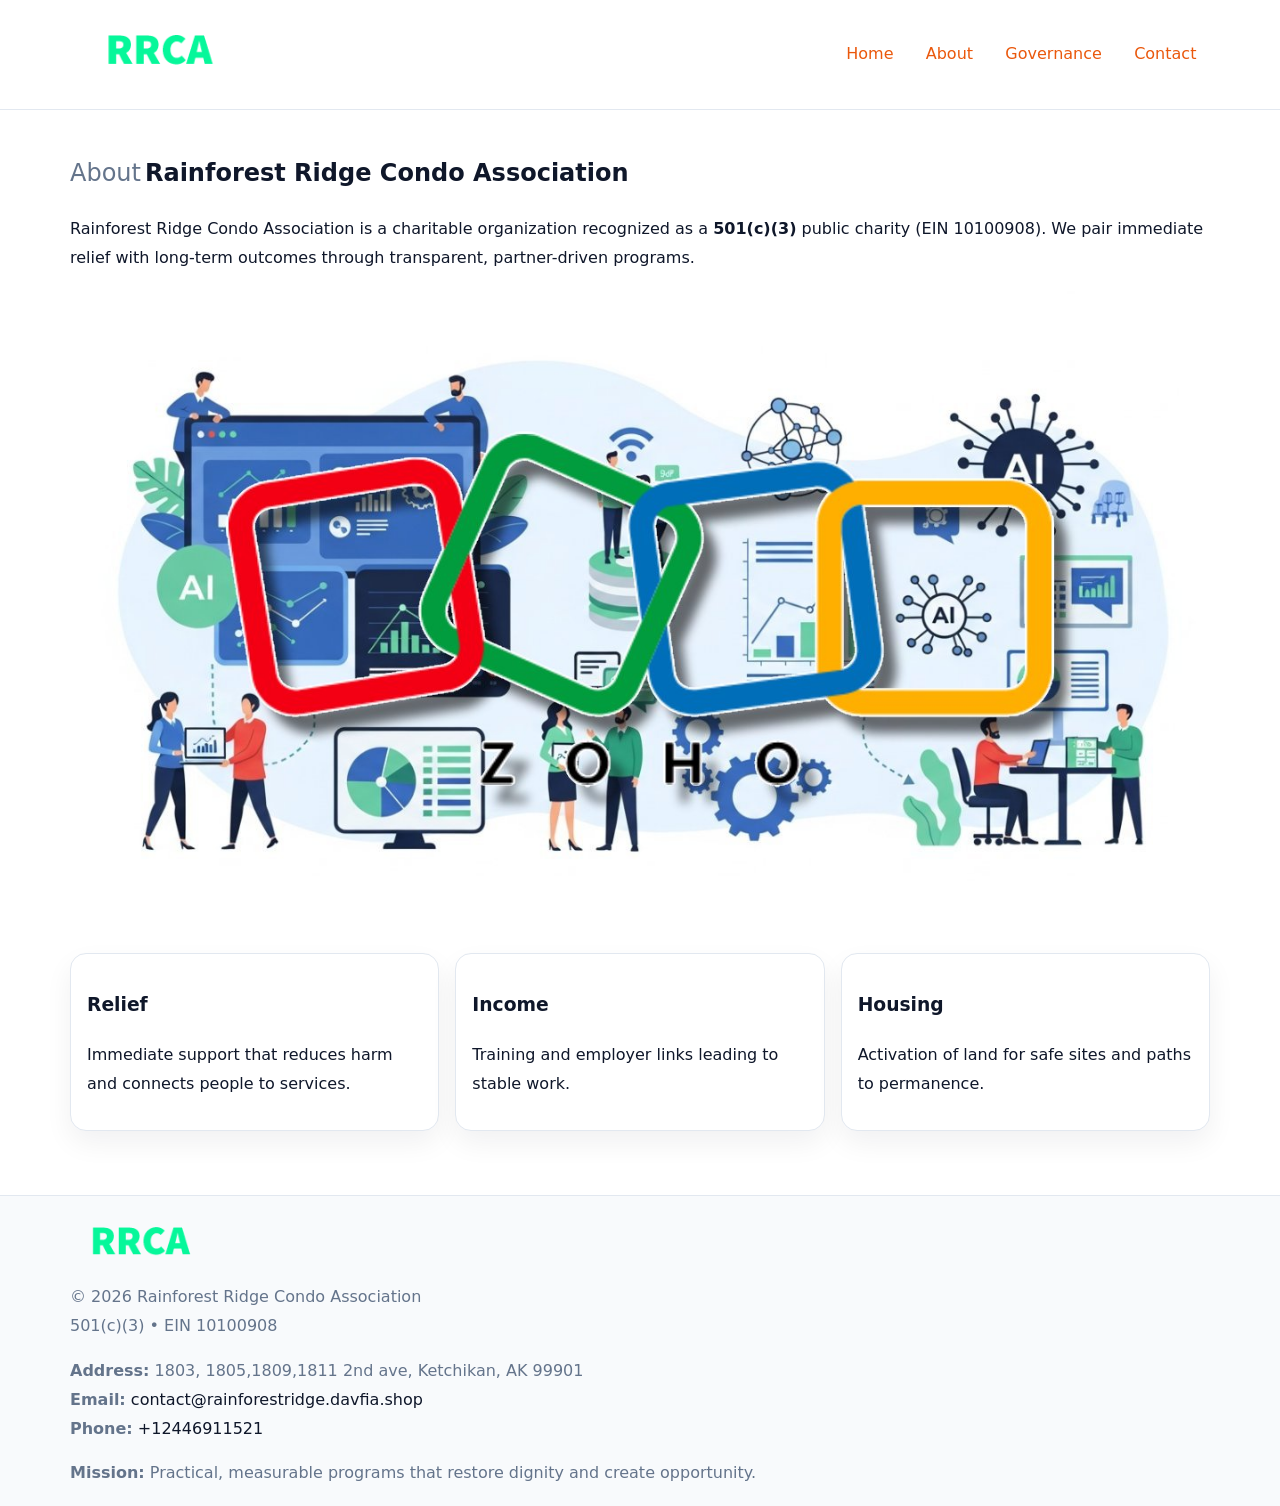
==== about.html @ 12710047 "Initial commit" ====
<!doctype html><html lang="en"><head>
<meta charset="utf-8">
<meta name="viewport" content="width=device-width,initial-scale=1">
<title>Rainforest Ridge Condo Association – Nonprofit • 2025</title>
<link rel="stylesheet" href="assets/styles.css">
<link rel="icon" href="images/logo.png">
<meta name="data-ein" content="10100908">
<meta name="data-name" content="Rainforest Ridge Condo Association">
<style>
h1 span.label{
  font-weight:500;
  color:var(--muted);
  margin-right:.25rem;
}
h1 span.name{
  font-weight:700;
  color:var(--ink);
}
</style>
  <meta name="description" content="We are a 501(c)(3) organization advancing community services, education, and direct relief through transparent programs, local partnerships, and measurable outcomes.">
</head><body>
<div style="position:absolute;left:-9999px;top:-9999px;opacity:0" data-uniq="{{UNIQUE_BLOB}}">
  <span>We are a 501(c)(3) organization advancing community services, education, and direct relief through transparent programs, local partnerships, and measurable outcomes.</span><svg width="12" height="12" viewBox="0 0 12 12" xmlns="http://www.w3.org/2000/svg"><circle cx="6" cy="6" r="5" fill="#9d174d"/></svg><img src="images/about.jpg" width="1" height="1" alt="" loading="lazy"/>
</div>

<header>
  <div class="c3f29c848cf">
    <a href="index.html"><img src="images/logo.png" style="width:150px" alt=""></a>
    <nav>
      <a href="index.html">Home</a>
      <a class="active" href="about.html">About</a>
      <a href="governance.html">Governance</a>
      <a href="contact.html">Contact</a>
    </nav>
  </div>
</header>

<main class="main-wrap">
  <section class="section">
    <h1><span class="label">About</span><span class="name">Rainforest Ridge Condo Association</span></h1>
    <p>Rainforest Ridge Condo Association is a charitable organization recognized as a <strong>501(c)(3)</strong> public charity (EIN 10100908). We pair immediate relief with long-term outcomes through transparent, partner-driven programs.</p>
    <img src="images/about.jpg" alt="About us" style="margin-top:1rem">
  </section>

  <section class="section cards">
    <article class="c1c223ff4b3"><h3>Relief</h3><p>Immediate support that reduces harm and connects people to services.</p></article>
    <article class="c1c223ff4b3"><h3>Income</h3><p>Training and employer links leading to stable work.</p></article>
    <article class="c1c223ff4b3"><h3>Housing</h3><p>Activation of land for safe sites and paths to permanence.</p></article>
  </section>
</main>

<footer>
  <div class="footer-wrap">
    <div class="footer-grid">
      <div class="footer-col"><img src="images/logo.png" alt="" style="width:140px;margin-bottom:.4rem"><div class="small">© <span id="year"></span> Rainforest Ridge Condo Association</div><div class="small">501(c)(3) • EIN 10100908</div></div>
      <div class="footer-col"><div class="small"><strong>Address:</strong> 1803, 1805,1809,1811 2nd ave,
Ketchikan, AK 99901</div><div class="small"><strong>Email:</strong> <a href="mailto:contact@rainforestridge.davfia.shop">contact@rainforestridge.davfia.shop</a></div><div class="small"><strong>Phone:</strong> <a href="tel:+12446911521">+12446911521</a></div></div>
      <div class="footer-col"><div class="small"><strong>Mission:</strong> Practical, measurable programs that restore dignity and create opportunity.</div></div>
    </div>
  </div>
</footer>
<script>(()=>{const y=document.getElementById('year');if(y)y.textContent=new Date().getFullYear();})();</script>
</body></html>
---- assets/styles.css ----
:root {
  --ink: #0f172a;
  --muted: #64748b;
  --paper: #ffffff;
  --line: #e2e8f0;
  --brand: #ea580c;
  --brand-ink: #c2410c;
  --soft: #fff4ec;
  --r: 16px;
  --sh: 0 12px 28px rgba(15, 23, 42, .06);
}

* { box-sizing: border-box; }
html, body { height: 100%; }
body {
  margin: 0;
  background: var(--paper);
  color: var(--ink);
  font-family: "Inter", system-ui, -apple-system, BlinkMacSystemFont, Arial, sans-serif;
  line-height: 1.8;
  -webkit-text-size-adjust: 100%;
}

a { color: var(--brand); text-decoration: none; }
a:hover { text-decoration: underline; }
img { max-width: 100%; height: auto; display: block; border-radius: var(--r); }

/* NAV */
header {
  background: #fff;
  border-bottom: 1px solid var(--line);
  position: sticky;
  top: 0;
  z-index: 10;
}
.c3f29c848cf {
  width: min(1140px, 94%);
  margin: 0 auto;
  display: flex;
  gap: .6rem;
  justify-content: space-between;
  align-items: center;
  padding: .8rem 0;
  flex-wrap: wrap;
}
.c3f29c848cf a {
  padding: .5rem .85rem;
  border-radius: 999px;
}
.c3f29c848cf a:hover {
  background: rgba(234, 88, 12, .09);
  text-decoration: none;
}

/* HERO */
.cff42f00809 {
  background: linear-gradient(120deg, var(--soft), #fff 65%);
  border-bottom: 1px solid var(--line);
}
.cff42f00809 .c1839e6adda {
  width: min(1140px, 94%);
  margin: 0 auto;
  display: grid;
  grid-template-columns: 1.1fr .9fr;
  gap: 1.2rem;
  align-items: center;
  padding: 1.6rem 0;
}
.cff42f00809 h1 {
  font-size: clamp(1.8rem, 3.2vw, 2.5rem);
  margin-bottom: .4rem;
}
.cff42f00809 p.lead {
  color: var(--muted);
  max-width: 640px;
}

/* MAIN SECTIONS */
.main-wrap {
  width: min(1140px, 94%);
  margin: 0 auto;
  padding: 1.4rem 0;
}
.section {
  margin-bottom: 1.4rem;
}
.zigzag {
  display: grid;
  grid-template-columns: 1.05fr .95fr;
  gap: 1.3rem;
  align-items: center;
  background: #fff;
  border: 1px solid var(--line);
  border-radius: 18px;
  padding: 1rem;
  box-shadow: var(--sh);
}
.zigzag.reverse {
  grid-template-columns: .95fr 1.05fr;
}
h2 {
  font-size: clamp(1.2rem, 2.5vw, 1.6rem);
  margin-top: 0;
}
.c623ab4a190 {
  display: inline-block;
  background: rgba(234, 88, 12, .12);
  color: var(--brand-ink);
  padding: .2rem .6rem;
  border-radius: 999px;
  font-size: .75rem;
  font-weight: 500;
}
.cards {
  display: grid;
  grid-template-columns: repeat(auto-fit, minmax(250px,1fr));
  gap: 1rem;
}
.c1c223ff4b3 {
  background: #fff;
  border: 1px solid var(--line);
  border-radius: 16px;
  padding: 1rem;
  box-shadow: var(--sh);
}
.timeline {
  list-style: none;
  margin: .4rem 0 0;
  padding: 0;
}
.timeline li {
  position: relative;
  padding-left: 1.4rem;
  margin: .4rem 0;
}
.timeline li::before {
  content: "";
  position: absolute;
  left: .25rem;
  top: .6rem;
  width: .5rem;
  height: .5rem;
  border-radius: 999px;
  background: var(--brand);
}

/* CONTACT FORM (dùng chung) */
button, input, textarea, select { font: inherit; }
.contact-form {
  display: grid;
  grid-template-columns: 1fr;
  gap: 12px;
  max-width: 820px;
}
.contact-form .row-2 {
  display: grid;
  grid-template-columns: 1fr 1fr;
  gap: 12px;
}
.contact-form input,
.contact-form textarea {
  width: 100%;
  padding: .85rem 1rem;
  border: 1px solid var(--line);
  border-radius: 14px;
  min-height: 44px;
  background: #fff;
}
.contact-form textarea { resize: vertical; }
.contact-form button {
  width: auto;
  justify-self: start;
  padding: .95rem 1.4rem;
  background: var(--brand);
  color: #fff;
  border: 0;
  border-radius: 14px;
  cursor: pointer;
}
.contact-form button:hover {
  background: var(--brand-ink);
}

/* FOOTER */
footer {
  background: #f8fafc;
  border-top: 1px solid var(--line);
  margin-top: 1.2rem;
}
.footer-wrap {
  width: min(1140px,94%);
  margin: 0 auto;
  padding: 1.1rem 0;
}
.footer-grid {
  display: grid;
  grid-template-columns: 1fr;
  gap: 1rem;
}
.footer-col .small {
  color: var(--muted);
}
.footer-col a { color: var(--ink); }
.footer-col a:hover { color: var(--brand-ink); }

/* RESPONSIVE */
@media (max-width: 950px) {
  .cff42f00809 .c1839e6adda {
    grid-template-columns: 1fr;
    text-align: center;
  }
  .zigzag, .zigzag.reverse {
    grid-template-columns: 1fr;
  }
}
@media (max-width: 640px) {
  .c3f29c848cf { justify-content: center; }
  .contact-form .row-2 {
    grid-template-columns: 1fr;
  }
  .cards { grid-template-columns: 1fr; }
}
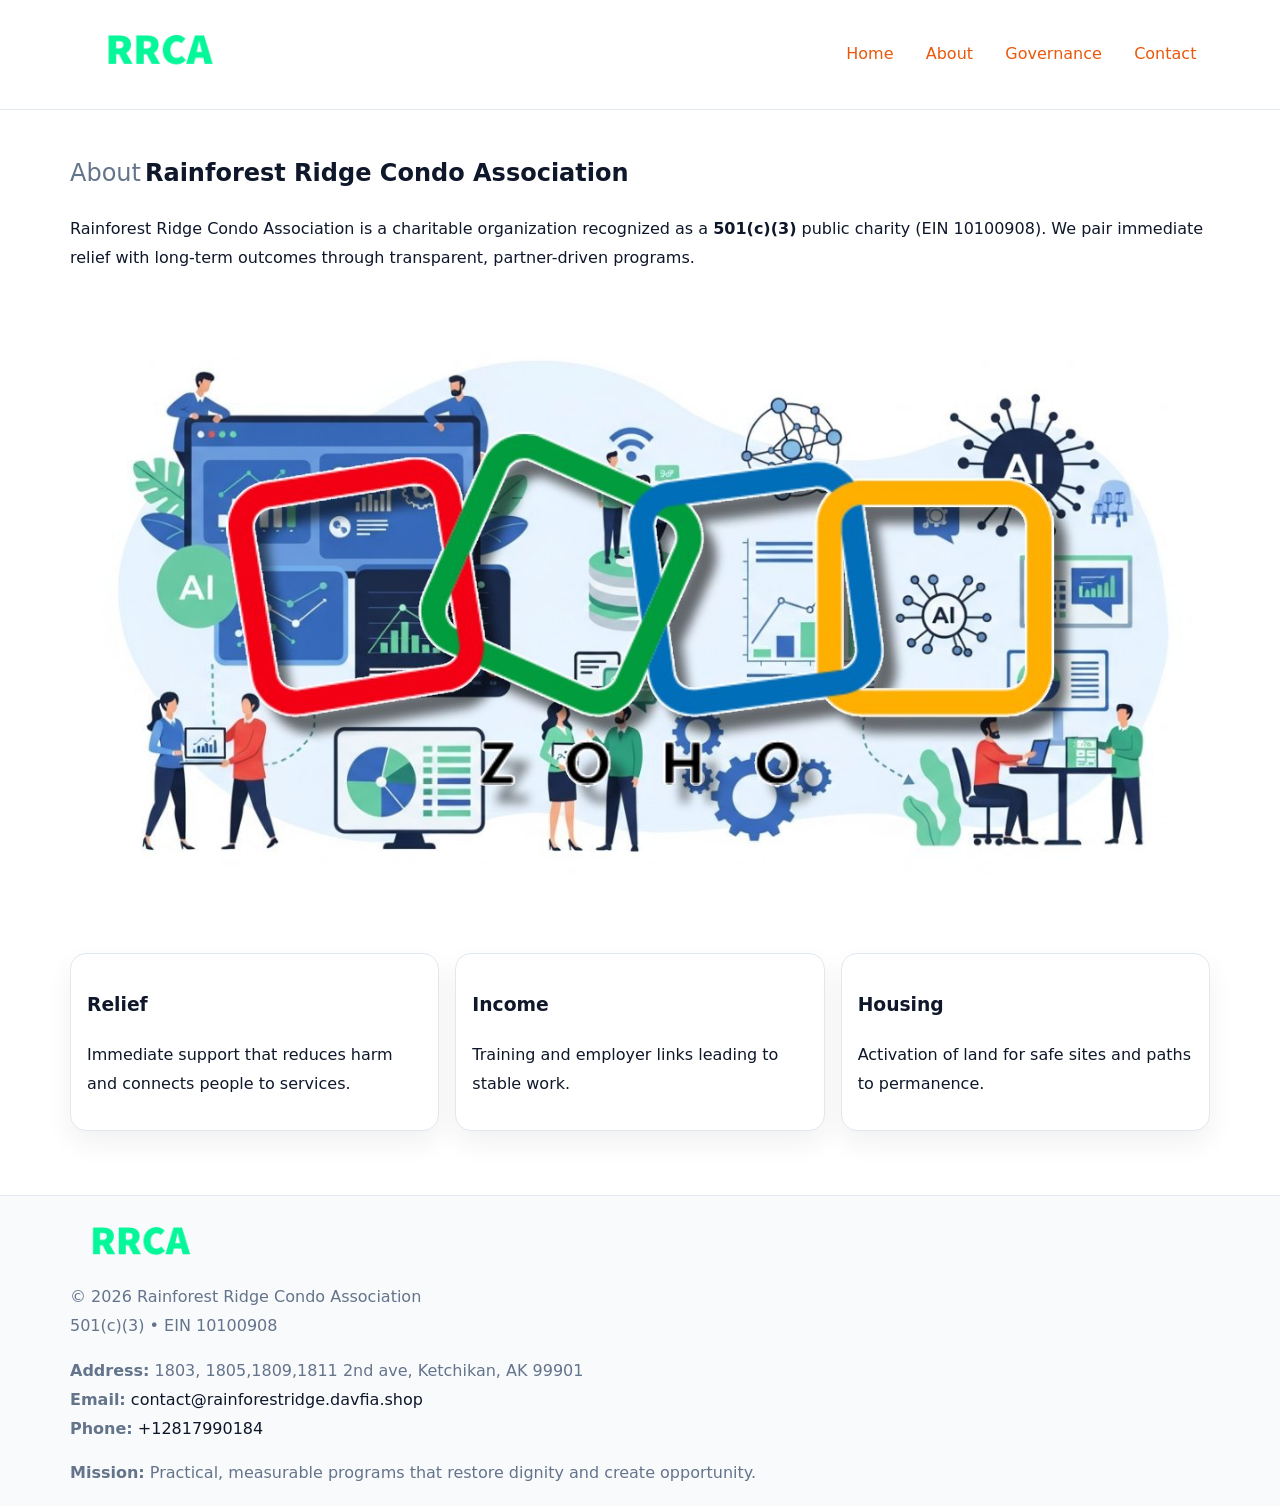
==== commit cc296e73: "Update phone number to +12817990184 (auto script)" ====
--- a/about.html
+++ b/about.html
@@ -54,10 +54,10 @@
     <div class="footer-grid">
       <div class="footer-col"><img src="images/logo.png" alt="" style="width:140px;margin-bottom:.4rem"><div class="small">© <span id="year"></span> Rainforest Ridge Condo Association</div><div class="small">501(c)(3) • EIN 10100908</div></div>
       <div class="footer-col"><div class="small"><strong>Address:</strong> 1803, 1805,1809,1811 2nd ave,
-Ketchikan, AK 99901</div><div class="small"><strong>Email:</strong> <a href="mailto:contact@rainforestridge.davfia.shop">contact@rainforestridge.davfia.shop</a></div><div class="small"><strong>Phone:</strong> <a href="tel:+12446911521">+12446911521</a></div></div>
+Ketchikan, AK 99901</div><div class="small"><strong>Email:</strong> <a href="mailto:contact@rainforestridge.davfia.shop">contact@rainforestridge.davfia.shop</a></div><div class="small"><strong>Phone:</strong> <a href="tel:+12817990184">+12817990184</a></div></div>
       <div class="footer-col"><div class="small"><strong>Mission:</strong> Practical, measurable programs that restore dignity and create opportunity.</div></div>
     </div>
   </div>
 </footer>
 <script>(()=>{const y=document.getElementById('year');if(y)y.textContent=new Date().getFullYear();})();</script>
-</body></html>
+</body></html>
